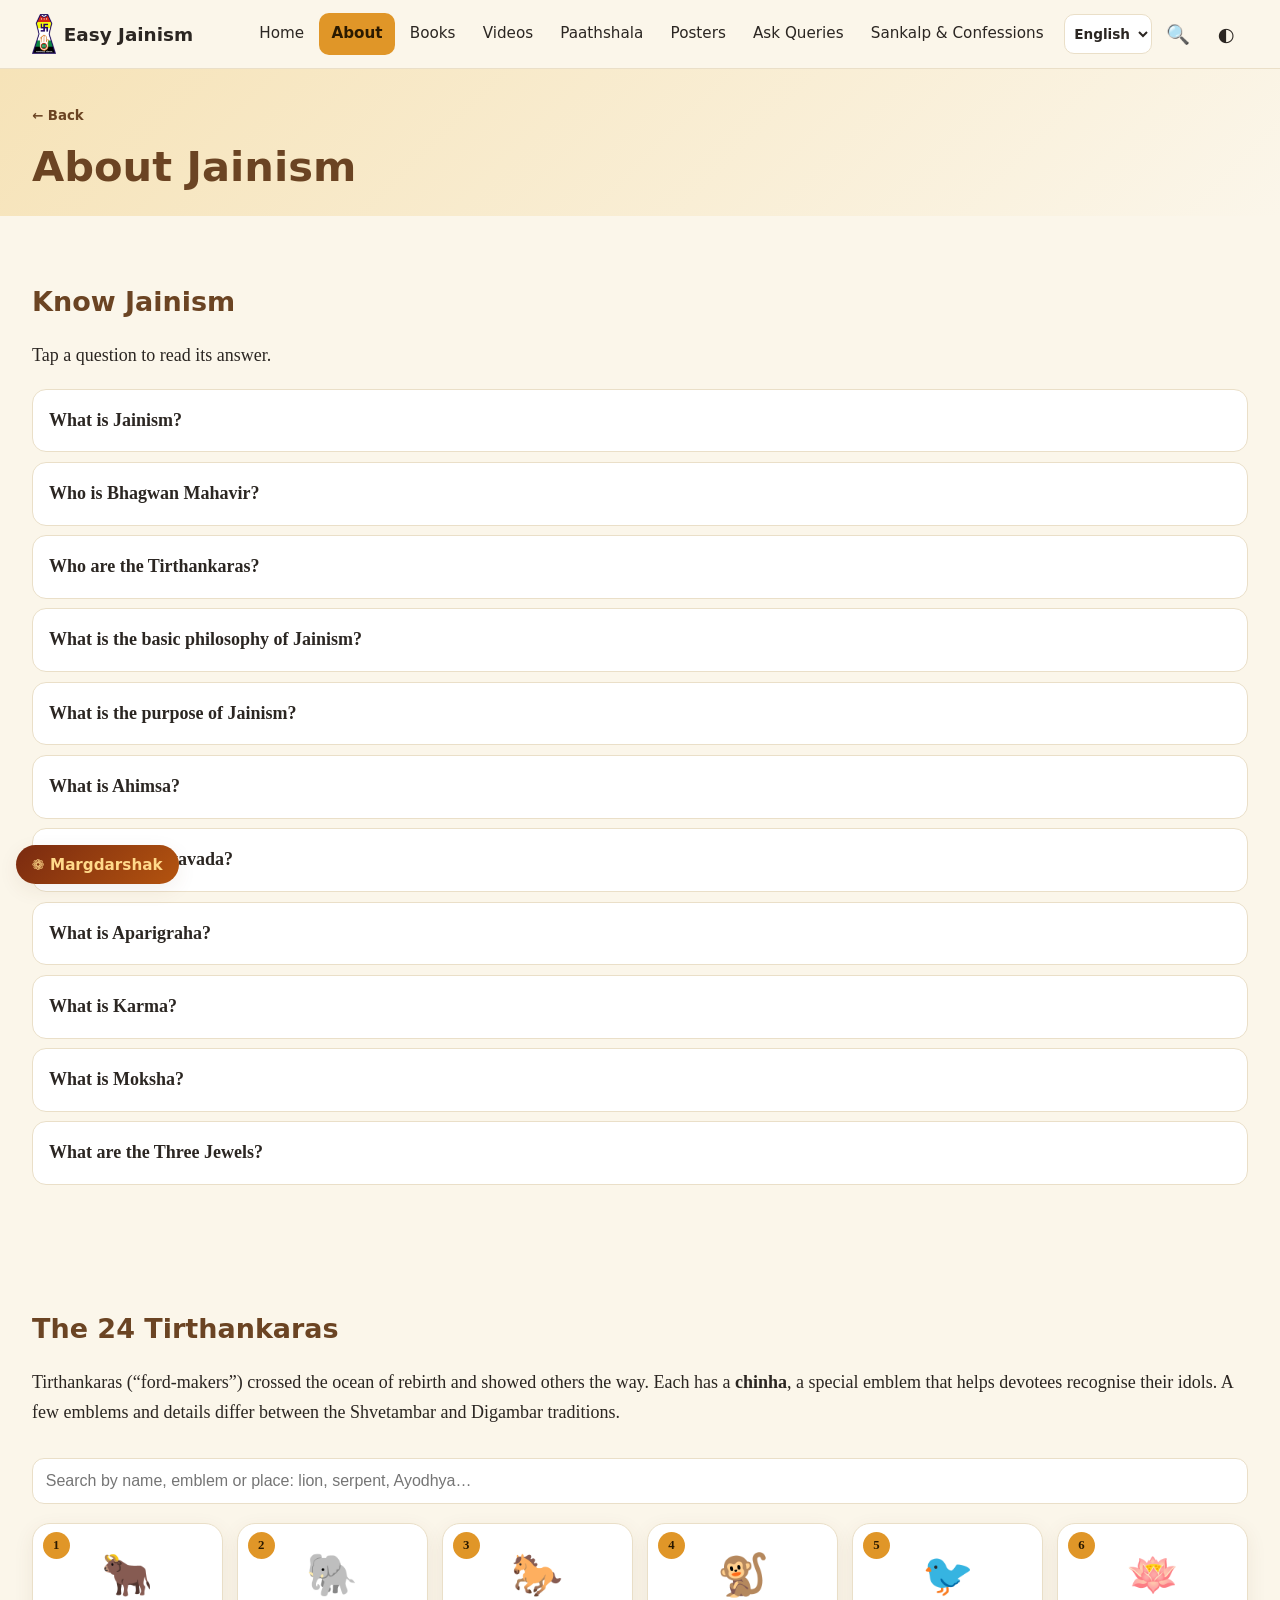
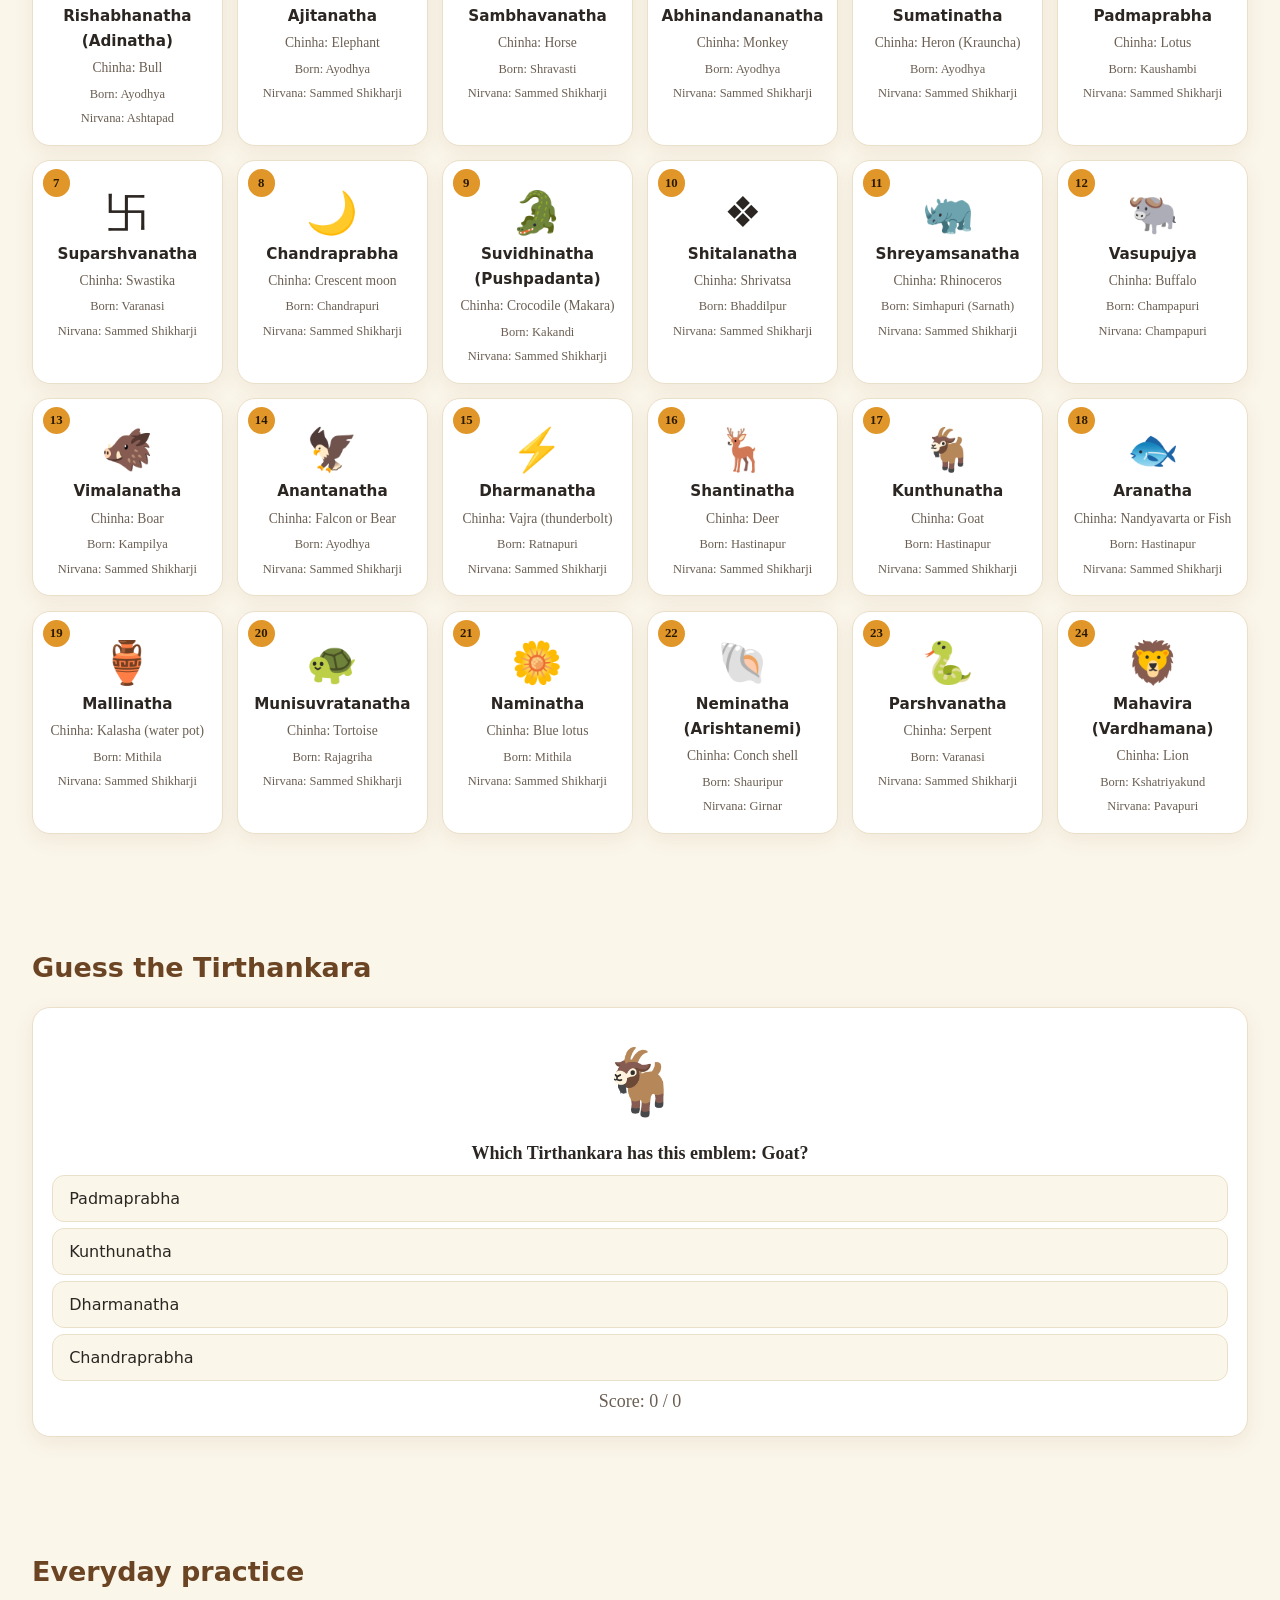
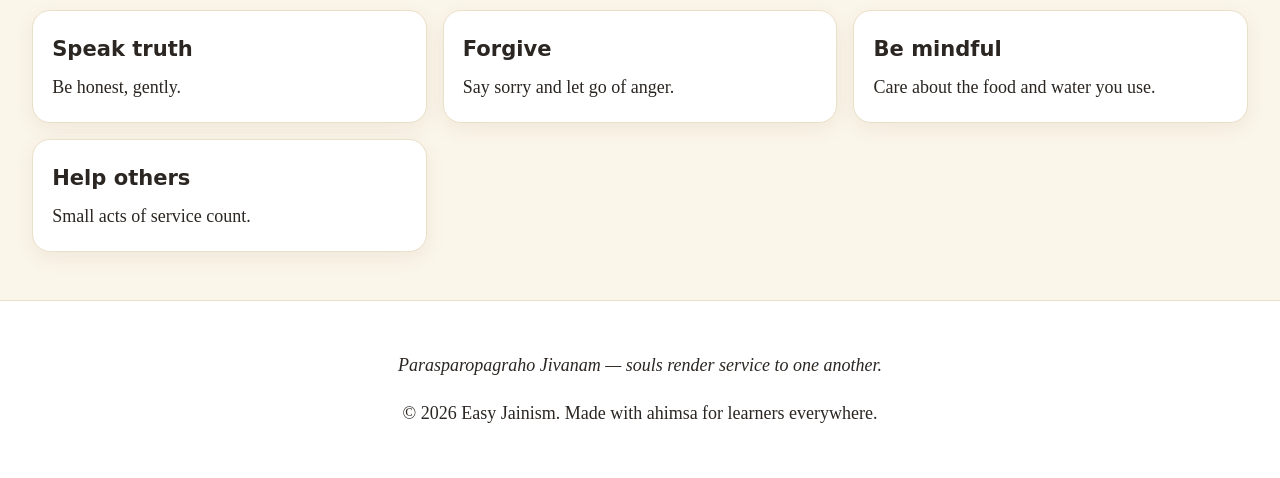
==== about.html @ 19b1f616 "Add files via upload" ====
<!DOCTYPE html>
<html lang="en"><head><meta charset="utf-8"><meta name="viewport" content="width=device-width,initial-scale=1">
<title>About Jainism | Easy Jainism</title><meta name="description" content="Learn what Jainism is, who Bhagwan Mahavir was, and the ideas of Ahimsa, Anekantavada, Aparigraha, Karma and Moksha in simple words.">
<meta name="keywords" content="Jainism, Jain philosophy, Ahimsa, Mahavir, Anekantavada, Jain paathshala">
<meta property="og:title" content="About Jainism | Easy Jainism"><meta property="og:description" content="Learn what Jainism is, who Bhagwan Mahavir was, and the ideas of Ahimsa, Anekantavada, Aparigraha, Karma and Moksha in simple words."><meta property="og:type" content="website">
<meta property="og:image" content="./hero.jpg"><link rel="icon" href="./favicon.ico"><link rel="icon" type="image/png" href="./favicon.png">
<link rel="stylesheet" href="./style.css"><script>document.documentElement.className="js";try{if(localStorage.theme==="dark")document.documentElement.dataset.theme="dark"}catch(e){}</script></head>
<body data-page="about"><a class="skip" href="#main">Skip to content</a>
<header class="top"><div class="wrap bar"><a class="brand" href="./home.html"><img class="logo" src="./logo.png" alt="" width="24" height="40"><span translate="no">Easy Jainism</span></a>
<nav id="nav" aria-label="Main"><a href="./home.html" data-p="home">Home</a><a href="./about.html" data-p="about">About</a><a href="./books.html" data-p="books">Books</a><a href="./videos.html" data-p="videos">Videos</a><a href="./paathshala.html" data-p="paathshala">Paathshala</a><a href="./poster.html" data-p="poster">Posters</a><a href="./ask-queries.html" data-p="ask-queries">Ask Queries</a><a href="./sankalp-confessions.html" data-p="sankalp-confessions">Sankalp & Confessions</a></nav>
<div class="tools"><select id="lang" translate="no" aria-label="Language"><option value="en">English</option><option value="hi">हिन्दी</option><option value="gu">ગુજરાતી</option><option value="kn">ಕನ್ನಡ</option><option value="ta">தமிழ்</option><option value="mr">मराठी</option></select><button id="searchBtn" aria-label="Search" aria-expanded="false">&#128269;</button><button id="theme" aria-label="Toggle dark mode">&#9680;</button><button id="burger" aria-label="Open menu" aria-expanded="false" aria-controls="nav">&#9776;</button></div></div>
<div id="searchBox" class="wrap" hidden><label class="sr" for="q">Search the site</label><input id="q" type="search" placeholder="Search: ahimsa, karma, quiz…" autocomplete="off"><ul id="results"></ul></div></header>
<div id="scrim" hidden></div>
<main id="main"><section class="pagehead"><div class="wrap"><button class="back" type="button" data-back>&larr; Back</button><h1>About Jainism</h1></div></section><section class="wrap sec"><h2>Know Jainism</h2><p>Tap a question to read its answer.</p><div class="faq" id="what"><button aria-expanded="false">What is Jainism?</button><div hidden><p>Jainism is one of the oldest living religions. It is a path to a peaceful life and, in the end, to freedom of the soul. It teaches non-violence, truth and self-control.</p></div></div><div class="faq" id="mahavir"><button aria-expanded="false">Who is Bhagwan Mahavir?</button><div hidden><p>Mahavir was the 24th Tirthankara, born around 599 BCE in Bihar. He left his royal life, practised deep meditation for twelve years and then taught how to live without harm.</p></div></div><div class="faq" id="tirthankar"><button aria-expanded="false">Who are the Tirthankaras?</button><div hidden><p>Tirthankaras are great teachers who reached liberation and showed others the path. Jains honour 24 of them in this era, from Rishabhanatha to Mahavira. See all of them, with their emblems (chinha), in the <a href="#tirthankars">cards below</a>.</p></div></div><div class="faq" id="philosophy"><button aria-expanded="false">What is the basic philosophy of Jainism?</button><div hidden><p>Every soul is equal and can become free. Our own actions, not a creator, shape our future.</p></div></div><div class="faq" id="purpose"><button aria-expanded="false">What is the purpose of Jainism?</button><div hidden><p>To end suffering by purifying the soul, and to live so that no being is hurt by us.</p></div></div><div class="faq" id="ahimsa"><button aria-expanded="false">What is Ahimsa?</button><div hidden><p>Non-violence is the first rule. Avoid unnecessary harm, control anger, and respect every living being.</p></div></div><div class="faq" id="anekant"><button aria-expanded="false">What is Anekantavada?</button><div hidden><p>Truth has many sides. Listen to other views before you judge, and you will learn to respect people who think differently.</p></div></div><div class="faq" id="aparigraha"><button aria-expanded="false">What is Aparigraha?</button><div hidden><p>Reduce possessions and wants. Share with others and help those in need.</p></div></div><div class="faq" id="karma"><button aria-expanded="false">What is Karma?</button><div hidden><p>Every action leaves a mark on the soul. Good, kind actions lighten it; anger and greed make it heavy.</p></div></div><div class="faq" id="moksha"><button aria-expanded="false">What is Moksha?</button><div hidden><p>Liberation: the soul becomes free of all karma and rests in pure knowledge and bliss.</p></div></div><div class="faq" id="jewels"><button aria-expanded="false">What are the Three Jewels?</button><div hidden><p>Samyak Darshan (right faith), Samyak Gyan (right knowledge) and Samyak Charitra (right conduct). Together they form the path to liberation.</p></div></div></section><section class="wrap sec" id="tirthankars"><h2>The 24 Tirthankaras</h2>
<p>Tirthankaras (&ldquo;ford-makers&rdquo;) crossed the ocean of rebirth and showed others the way. Each has a <b>chinha</b>, a special emblem that helps devotees recognise their idols. A few emblems and details differ between the Shvetambar and Digambar traditions.</p>
<label class="sr" for="tfilter">Search Tirthankaras</label><input id="tfilter" class="tfilter" type="search" placeholder="Search by name, emblem or place: lion, serpent, Ayodhya…" autocomplete="off">
<div id="tgrid" class="tgrid"></div><p id="tnone" class="small" hidden>No match. Try another word.</p></section>
<section class="wrap sec"><h2>Guess the Tirthankara</h2><div id="game" class="card game"></div></section>
<section class="wrap sec"><h2>Everyday practice</h2><div class="grid"><article class="card"><h3>Speak truth</h3><p>Be honest, gently.</p></article><article class="card"><h3>Forgive</h3><p>Say sorry and let go of anger.</p></article><article class="card"><h3>Be mindful</h3><p>Care about the food and water you use.</p></article><article class="card"><h3>Help others</h3><p>Small acts of service count.</p></article></div></section></main><footer><div class="wrap"><p class="q">Parasparopagraho Jivanam &mdash; souls render service to one another.</p>
<p>&copy; 2026 Easy Jainism. Made with ahimsa for learners everywhere.</p></div></footer>
<button id="top" aria-label="Scroll to top" hidden>&#8593;</button><script src="./config.js"></script><script src="./script.js"></script></body></html>
---- style.css ----
*{box-sizing:border-box}:root{--bg:#fbf6ea;--card:#fff;--ink:#2b2622;--mute:#6b5f53;--saf:#e09628;--gold:#b8860b;--green:#7a9a6a;--brown:#6b4423;--line:#eadfc8;--sh:0 6px 20px rgba(107,68,35,.08)}
[data-theme=dark]{--bg:#1c1915;--card:#27231d;--ink:#f1e9da;--mute:#b5a893;--line:#3a342a;--sh:0 6px 20px rgba(0,0,0,.4)}
html{scroll-behavior:smooth;scroll-padding-top:70px}body{margin:0;font:17px/1.65 Georgia,"Times New Roman",serif;background:var(--bg);color:var(--ink);overflow-x:hidden}
img{max-width:100%;height:auto}h1,h2,h3,nav,.btn,button,label{font-family:system-ui,-apple-system,"Segoe UI",Roboto,sans-serif}h1,h2{line-height:1.2;color:var(--brown)}[data-theme=dark] h1,[data-theme=dark] h2{color:#f0c27a}
a{color:var(--brown)}:focus-visible{outline:3px solid var(--saf);outline-offset:2px}.wrap{width:min(1100px,100% - 2rem);margin-inline:auto}.sr,.skip:not(:focus){position:absolute;left:-999px}
.top{position:sticky;top:0;z-index:30;background:var(--bg);border-bottom:1px solid var(--line)}.bar{display:flex;align-items:center;justify-content:space-between;gap:.5rem;min-height:60px}
.brand{display:flex;align-items:center;gap:.5rem;font:700 1.15rem system-ui;text-decoration:none;color:var(--ink)}.tools{display:flex;gap:.25rem}
.tools button{min-width:44px;min-height:44px;border:0;background:none;font-size:1.2rem;cursor:pointer;color:var(--ink);border-radius:50%}#burger{display:inline-block}
nav{position:fixed;inset:0 0 0 auto;width:min(290px,82vw);background:var(--card);padding:5rem 1rem 1rem;display:flex;flex-direction:column;transform:translateX(100%);transition:transform .25s;z-index:40;box-shadow:var(--sh);visibility:hidden}
nav.open{transform:none;visibility:visible}nav{height:100vh;height:100dvh;overflow-y:auto}nav a{opacity:0;transform:translateX(14px);transition:opacity .3s,transform .3s,background .2s}nav.open a{opacity:1;transform:none}nav.open a:nth-child(2){transition-delay:.04s}nav.open a:nth-child(3){transition-delay:.08s}nav.open a:nth-child(4){transition-delay:.12s}nav.open a:nth-child(5){transition-delay:.16s}nav.open a:nth-child(6){transition-delay:.2s}nav.open a:nth-child(7){transition-delay:.24s}nav.open a:nth-child(8){transition-delay:.28s}nav a:active{transform:scale(.97)}nav a{padding:.8rem 1rem;border-radius:10px;text-decoration:none;color:var(--ink);font-size:1rem}nav a.active{background:var(--saf);color:#2b1a00;font-weight:600}
#scrim{position:fixed;inset:0;background:rgba(0,0,0,.45);z-index:25;animation:fade .25s}#searchBox{padding:.5rem 0 1rem}#q{width:100%;padding:.8rem;border:1px solid var(--line);border-radius:12px;font-size:1rem;background:var(--card);color:var(--ink)}
#results{list-style:none;margin:.5rem 0 0;padding:0}#results a{display:block;padding:.6rem .8rem;border-radius:8px}
.hero{background:linear-gradient(rgba(28,25,21,.62),rgba(28,25,21,.72)),var(--img) center 20%/cover;color:#fff;padding:5rem 0 4rem}.hero h1{color:#fff;font-size:clamp(2rem,7vw,3.6rem);margin:0 0 .5rem}.lead{max-width:34rem;font-size:1.15rem}
.btn{display:inline-block;min-height:44px;padding:.7rem 1.3rem;border-radius:999px;background:var(--saf);color:#2b1a00;border:2px solid var(--saf);font-weight:600;text-decoration:none;cursor:pointer;font-size:1rem;margin:.2rem 0}.btn.ghost{background:transparent;color:inherit;border-color:currentColor}
.sec{padding:2.2rem 0}.grid{display:grid;gap:1rem;grid-template-columns:1fr}.card{background:var(--card);border:1px solid var(--line);border-radius:18px;padding:1.2rem;box-shadow:var(--sh)}.card h3{margin:.1rem 0 .4rem}.card p{margin:0}
.tile{text-decoration:none;color:inherit;transition:transform .2s}.tile:hover{transform:translateY(-3px)}.rm,.faq button{font:inherit;cursor:pointer}.rm{background:none;border:0;color:var(--gold);font-weight:600;min-height:44px;padding:0}
.feat{display:grid;gap:1.2rem;align-items:center}.feat img{border-radius:18px;width:100%;max-height:420px;object-fit:cover;object-position:top}
.quote{background:var(--green);color:#10200a;padding:2.5rem 0;text-align:center}blockquote{margin:0 0 1rem;font-size:1.5rem;font-style:italic}.small{font-size:.9rem;color:var(--mute);min-height:1.4em}.quote .small{color:#10200a}
.pagehead{background:linear-gradient(135deg,#f6e3b8,#fbf6ea);padding:1.5rem 0}[data-theme=dark] .pagehead{background:#2a241a}.pagehead h1{margin:.3rem 0 0;font-size:clamp(1.8rem,6vw,2.6rem)}.back{background:none;border:0;color:var(--brown);cursor:pointer;min-height:44px;padding:0;font-weight:600}[data-theme=dark] .back{color:#f0c27a}
.faq{border:1px solid var(--line);border-radius:14px;margin-bottom:.6rem;background:var(--card)}.faq button{width:100%;text-align:left;padding:1rem;background:none;border:0;color:var(--ink);font-weight:600;min-height:48px}.faq div{padding:0 1rem 1rem}
textarea{width:100%;padding:.7rem;border:1px solid var(--line);border-radius:12px;font:inherit;background:var(--bg);color:var(--ink);margin:.4rem 0 .8rem;display:block}.poster{margin:0;padding:2rem 1.2rem;border-radius:18px;background:linear-gradient(160deg,#f6d58e,#e8b25a);color:#2b1a00;text-align:center;min-height:200px;display:flex;align-items:center;justify-content:center}.poster blockquote{margin:0;font-size:1.4rem}
.opt{display:block;width:100%;text-align:left;margin:.4rem 0;padding:.8rem 1rem;border:1px solid var(--line);border-radius:12px;background:var(--bg);color:var(--ink);cursor:pointer;min-height:44px;font-size:1rem}.opt.ok{background:#cfe6c2;color:#10200a}.opt.no{background:#f4c9c0;color:#3a0d05}
footer{background:var(--card);border-top:1px solid var(--line);padding:2rem 0;text-align:center}.q,.quote2{font-style:italic}#top{position:fixed;right:1rem;bottom:1rem;width:48px;height:48px;border-radius:50%;border:0;background:var(--saf);color:#2b1a00;font-size:1.3rem;cursor:pointer;box-shadow:var(--sh);z-index:20}
@media(min-width:768px){.grid{grid-template-columns:repeat(2,1fr)}.feat{grid-template-columns:1fr 1fr}}
@media(min-width:1024px){#burger{display:none}nav{position:static;flex-direction:row;transform:none;visibility:visible;width:auto;padding:0;box-shadow:none;background:none}nav a{padding:.5rem .7rem;font-size:.92rem}.grid{grid-template-columns:repeat(3,1fr)}#scrim{display:none}}
@keyframes fade{from{opacity:0}}@keyframes float{50%{transform:translateY(-8px)}}@keyframes rip{to{transform:scale(3);opacity:0}}
.herogrid{display:grid;gap:1.5rem;align-items:center}.gif{width:100%;max-width:460px;margin-inline:auto;border-radius:22px;border:3px solid rgba(255,255,255,.35);box-shadow:0 12px 34px rgba(0,0,0,.4);animation:float 6s ease-in-out infinite}
.btn,.card,.opt,.rm,.faq button,.tools button{position:relative;overflow:hidden;transition:transform .15s,box-shadow .2s,background .2s;-webkit-tap-highlight-color:transparent}.btn:active,.opt:active,.tools button:active{transform:scale(.95)}.tile:active{transform:scale(.97)}.btn:hover{box-shadow:0 6px 16px rgba(224,150,40,.4)}
.rip{position:absolute;border-radius:50%;background:rgba(255,255,255,.55);width:60px;height:60px;margin:-30px 0 0 -30px;transform:scale(0);animation:rip .6s ease-out;pointer-events:none}
.js .rv{opacity:0;transform:translateY(20px);transition:opacity .6s,transform .6s}.js .rv.in{opacity:1;transform:none}.faq div:not([hidden]){animation:fade .3s}.more:not([hidden]){animation:fade .4s}
@media(min-width:768px){.herogrid{grid-template-columns:1.1fr .9fr}}
img,svg{max-width:100%}.card,.poster,.feat{min-width:0}h1,h2,h3,p{overflow-wrap:anywhere}@media(max-width:380px){body{font-size:16px}.btn{width:100%;text-align:center}.hero{padding:3.5rem 0 3rem}}
@media(prefers-reduced-motion:reduce){*{transition:none!important;scroll-behavior:auto!important}}@media(min-width:1024px){
.wrap{width:min(1240px,100% - 4rem)}
.bar{min-height:68px;flex-wrap:nowrap}.brand{white-space:nowrap}
nav{height:auto;overflow:visible;gap:.1rem;margin-left:auto}
nav a,nav.open a{opacity:1;transform:none;transition:background .2s;white-space:nowrap;padding:.5rem .55rem;font-size:.86rem}
nav a:hover{background:rgba(224,150,40,.2)}
.hero{padding:6rem 0 5rem}.sec{padding:3rem 0}
}
@media(min-width:1280px){nav a,nav.open a{font-size:.95rem;padding:.5rem .8rem}body{font-size:18px}}
@media(min-width:1600px){.wrap{width:min(1360px,100% - 6rem)}}
.tools select{min-height:40px;border:1px solid var(--line);border-radius:10px;background:var(--card);color:var(--ink);font:600 .85rem system-ui,sans-serif;padding:0 .3rem;max-width:96px;cursor:pointer;align-self:center}
.vid{width:100%;aspect-ratio:16/9;border:0;border-radius:12px;margin-bottom:.6rem}.pimg{width:100%;height:auto;border-radius:12px;margin-bottom:.6rem;display:block}
@media(max-width:374px){.brand span{display:none}}
.logo{height:40px;width:auto;display:block}.cover{max-height:340px;object-fit:contain;background:rgba(0,0,0,.05)}
.thumb{display:block;margin-bottom:.6rem}.thumb .pimg{margin:0}#status:empty{display:none}

.grid.two{grid-template-columns:1fr}@media(min-width:768px){.grid.two{grid-template-columns:repeat(2,1fr)}}
.card .btn{margin-top:.8rem}.center{text-align:center}
.formwrap{width:min(1100px,100% - 1rem);margin:1rem auto 2rem}.gform{display:block;width:100%;height:calc(100vh - 150px);min-height:760px;border:0;border-radius:14px;background:#fff;box-shadow:var(--sh)}
.zoom{display:block;width:100%;padding:0;border:0;background:none;cursor:zoom-in;border-radius:12px;overflow:hidden}.zoom img{transition:transform .3s}.zoom:hover img{transform:scale(1.03)}
.modal{position:fixed;inset:0;z-index:100;background:rgba(0,0,0,.88);display:flex;flex-direction:column;align-items:center;justify-content:center;padding:1rem;animation:fade .2s}.modal[hidden]{display:none}
.modal img{max-width:100%;max-height:80vh;width:auto;height:auto;border-radius:12px;box-shadow:0 10px 40px rgba(0,0,0,.5);animation:pop .25s}.modal .cap{color:#fff;margin:.8rem 0 0;text-align:center;font-family:system-ui,sans-serif}
.modal .close{position:absolute;top:max(.8rem,env(safe-area-inset-top));right:.8rem;width:48px;height:48px;border-radius:50%;border:0;background:#fff;color:#2b1a00;font-size:1.8rem;line-height:1;cursor:pointer;transition:transform .15s}.modal .close:hover{transform:rotate(90deg)}
@keyframes pop{from{opacity:0;transform:scale(.92)}}
.gt-hold{position:absolute;left:-9999px;top:0;width:1px;height:1px;overflow:hidden}
.goog-te-banner-frame,iframe.skiptranslate,.skiptranslate>iframe{display:none!important}body{top:0!important}#goog-gt-tt,.goog-tooltip{display:none!important}.goog-text-highlight{background:none!important;box-shadow:none!important}

/* ---- compact mantra band + Navkar bar ---- */
.hero{padding:2.2rem 0 2rem}.gif{max-width:min(380px,100%)}
.ticker{overflow:hidden;background:linear-gradient(90deg,#4a1210,#7a2a10,#4a1210);border-block:2px solid #d9a441;padding:.3rem 0}
.ticker .track{display:flex;width:max-content;animation:scroll 60s linear infinite}.ticker:hover .track{animation-play-state:paused}
.ticker .set{display:flex;align-items:center;flex:none}
.ticker .set span{color:#ffd98a;font-size:clamp(1rem,2.2vw,1.2rem);font-weight:600;white-space:nowrap;padding:0 .9rem;text-shadow:0 0 10px rgba(255,200,90,.4)}
.ticker .set i{color:#e09628;font-style:normal}
@keyframes scroll{to{transform:translateX(-50%)}}
@keyframes spin{to{transform:rotate(360deg)}}
/* ---- Margdarshak (guided tour) ---- */
.tour-btn{position:fixed;left:1rem;bottom:1rem;z-index:20;padding:.65rem 1rem;border:0;border-radius:999px;background:linear-gradient(135deg,#7a2a10,#b4540f);color:#ffd98a;font-weight:700;font-size:.95rem;cursor:pointer;box-shadow:var(--sh)}
.tour-nudge{position:fixed;left:1rem;bottom:4.6rem;z-index:20;max-width:230px;padding:.7rem .9rem;background:var(--card);color:var(--ink);border:1px solid var(--saf);border-radius:14px;font-size:.9rem;box-shadow:var(--sh);animation:fade .3s}
.tour{position:fixed;inset:0;z-index:300}
.tour-spot{position:fixed;border:2px solid #ffd98a;border-radius:12px;box-shadow:0 0 0 100vmax rgba(45,12,6,.78);transition:all .3s;pointer-events:none}
.tour-card{position:fixed;width:min(340px,calc(100vw - 24px));padding:1rem 1.1rem;background:var(--card);color:var(--ink);border:2px solid #d9a441;border-radius:16px;box-shadow:0 14px 40px rgba(0,0,0,.45);animation:pop .25s}
.tour-card .count{font-size:.8rem;color:var(--mute);margin:0}.tour-card h3{margin:.2rem 0 .4rem;color:#b4540f}[data-theme=dark] .tour-card h3{color:var(--saf)}.tour-card p{margin:0;line-height:1.55}
.tour-foot{display:flex;justify-content:space-between;align-items:center;gap:.5rem;margin-top:.9rem}.tour-foot span{display:flex;gap:.4rem}
.tour-card button{border:0;border-radius:999px;padding:.5rem 1rem;font-weight:600;cursor:pointer}.tour-next{background:var(--saf);color:#2b1a00}.tour-prev,.tour-skip{background:transparent;color:var(--mute);border:1px solid var(--line)!important}
@keyframes pop{from{opacity:0;transform:scale(.94)}}
@media(prefers-reduced-motion:reduce){.ticker .track,.verses .v,.navkar .flower{animation:none}.verses .v{opacity:1}.ticker{overflow-x:auto}}

/* ---- Navkar glowing card ---- */
.navkar{position:relative;overflow:hidden;text-align:center;color:#ffe9b8;padding:3.5rem 0;background:radial-gradient(circle at 50% 0,#a8470f 0,#6e2310 45%,#3d0f0c 100%)}
.navkar .wrap{position:relative;z-index:1}.navkar h2{color:#ffd98a;margin:.2rem 0;font-size:clamp(1.8rem,5vw,2.6rem);letter-spacing:.04em}
.navkar .sub{margin:0 0 1.6rem;opacity:.85}.navkar .flower{font-size:2rem;margin:0;color:#ffd98a;animation:spin 18s linear infinite;display:inline-block}
.halo{position:absolute;left:50%;top:50%;width:min(900px,160vw);aspect-ratio:1;translate:-50% -50%;border-radius:50%;opacity:.28;background:repeating-conic-gradient(from 0deg,#ffd98a 0 2deg,transparent 2deg 12deg);-webkit-mask-image:radial-gradient(circle,transparent 25%,#000 26%,transparent 70%);mask-image:radial-gradient(circle,transparent 25%,#000 26%,transparent 70%);animation:spin 90s linear infinite}
.verses .v{margin:.5rem 0;font-size:clamp(1.5rem,5vw,2.4rem);font-weight:700;color:#ffd98a;opacity:.55;animation:shine 10s ease-in-out infinite;animation-delay:calc(var(--i)*2s)}
.verses .end{margin:1.4rem auto 0;font-size:clamp(1rem,3vw,1.3rem);line-height:1.9;opacity:.9}
.navkar .roman{margin:1.4rem auto 0;font-size:.95rem;opacity:.75;max-width:760px;line-height:1.7}.navkar .meaning{margin:1rem auto 0;max-width:720px;line-height:1.7}
@keyframes shine{0%{opacity:.5;text-shadow:none;transform:scale(1)}6%,18%{opacity:1;text-shadow:0 0 18px #ffb84a,0 0 40px rgba(255,170,60,.6);transform:scale(1.05)}26%,100%{opacity:.55;text-shadow:none;transform:scale(1)}}
@media(prefers-reduced-motion:reduce){.halo{animation:none}.verses .v{opacity:1}}
/* ---- numbers band, Tirthankar cards, game ---- */
nav.open a:nth-child(9){transition-delay:.32s}
.stats{background:var(--card);border-block:1px solid var(--line)}.stats .wrap{display:grid;grid-template-columns:repeat(2,1fr);gap:1rem;padding:1.6rem 0;text-align:center}
@media(min-width:768px){.stats .wrap{grid-template-columns:repeat(4,1fr)}}
.stats b{display:block;font-size:clamp(2rem,6vw,3rem);color:var(--saf);line-height:1.1}.stats span{color:var(--mute)}
.tfilter{width:100%;padding:.8rem;border:1px solid var(--line);border-radius:12px;font-size:1rem;background:var(--card);color:var(--ink);margin:.8rem 0 1.2rem}
.tgrid{display:grid;gap:.9rem;grid-template-columns:repeat(auto-fill,minmax(150px,1fr))}
.tcard{position:relative;text-align:center;padding:1rem .6rem;background:var(--card);border:1px solid var(--line);border-radius:18px;box-shadow:var(--sh);transition:transform .2s}.tcard:hover{transform:translateY(-4px)}
.tcard .num{position:absolute;top:.5rem;left:.6rem;min-width:1.7rem;height:1.7rem;display:grid;place-items:center;border-radius:999px;background:var(--saf);color:#2b1a00;font-size:.8rem;font-weight:700}
.tcard .emb{font-size:2.6rem;margin:.7rem 0 .2rem;line-height:1.2}.tcard h3{font-size:1rem;margin:.2rem 0}.tcard p{font-size:.85rem;color:var(--mute);margin:0}
.game .big{font-size:4rem;text-align:center;margin:.2rem 0}.game .ask{text-align:center;font-weight:600}.game .score{color:var(--mute);text-align:center}.game .btn{display:block;margin:.8rem auto 0}
.tcard .emb img{width:100%;height:120px;object-fit:contain;border-radius:12px}.tcard .small{font-size:.78rem;margin-top:.25rem}
.tgrid{grid-template-columns:repeat(auto-fill,minmax(170px,1fr))}.tcard h3{font-size:.95rem;overflow-wrap:break-word;word-break:normal}
@media(max-width:420px){.tgrid{grid-template-columns:repeat(2,1fr);gap:.6rem}.tcard h3{font-size:.85rem}.tcard{padding:1rem .4rem}}
.play{position:relative;display:block;width:100%;aspect-ratio:16/9;padding:0;border:0;border-radius:12px;overflow:hidden;background:#1a0d08;cursor:pointer}
.play img{width:100%;height:100%;object-fit:cover;display:block}
.play .tri{position:absolute;inset:0;margin:auto;width:64px;height:64px;border-radius:50%;display:grid;place-items:center;background:rgba(224,150,40,.95);color:#2b1a00;font-size:1.5rem;padding-left:4px;box-shadow:0 6px 18px rgba(0,0,0,.4);transition:transform .2s}.play:hover .tri{transform:scale(1.1)}
.play{margin-bottom:.6rem}

.scan{text-align:center}.scan .lead{max-width:640px;margin:0 auto 1.4rem;color:var(--mute)}
.qrgrid{display:grid;gap:1.1rem;grid-template-columns:repeat(2,1fr)}@media(min-width:768px){.qrgrid{grid-template-columns:repeat(3,1fr)}}
.qrcard{margin:0;padding:.9rem;border-radius:20px;background:linear-gradient(160deg,#fff,#fff3d6);border:2px solid #e0b25a;box-shadow:var(--sh);transition:transform .25s,box-shadow .25s}
.qrcard:hover{transform:translateY(-6px) rotate(-.6deg);box-shadow:0 14px 30px rgba(180,84,15,.3)}
.qr{position:relative;display:block;width:100%;padding:.4rem;border:0;border-radius:14px;background:#fff;cursor:zoom-in;overflow:hidden}.qr img{display:block;width:100%;height:auto}
.qr::after{content:"";position:absolute;left:6%;right:6%;top:6%;height:3px;border-radius:3px;background:linear-gradient(90deg,transparent,#e09628,transparent);box-shadow:0 0 12px #e09628;animation:scanline 3s ease-in-out infinite}
@keyframes scanline{0%,100%{top:6%}50%{top:92%}}
.qrcard figcaption{margin:.7rem 0 .2rem;font-weight:700;color:#2b1a00}.qrcard .btn{margin-top:.5rem}
@media(prefers-reduced-motion:reduce){.qr::after{animation:none;display:none}}
.poster-hero{display:block;width:100%;height:auto;border-radius:16px;box-shadow:var(--sh);cursor:zoom-in}
#askForm input,#askForm textarea{width:100%;margin:.3rem 0 .9rem;padding:.7rem;border:1px solid var(--line);border-radius:10px;font:inherit;background:var(--card);color:var(--ink)}#askForm .row{display:flex;flex-wrap:wrap;gap:.6rem}
[hidden]{display:none!important}
.qrgrid{max-width:640px;margin-inline:auto;gap:.9rem}.qrcard{padding:.7rem}.qrcard .btn{padding:.45rem 1rem;font-size:.9rem}.qrcard figcaption{font-size:.95rem}
@media(max-width:420px){.qrgrid{gap:.6rem}.qrcard{padding:.5rem}.qrcard figcaption{font-size:.85rem}}
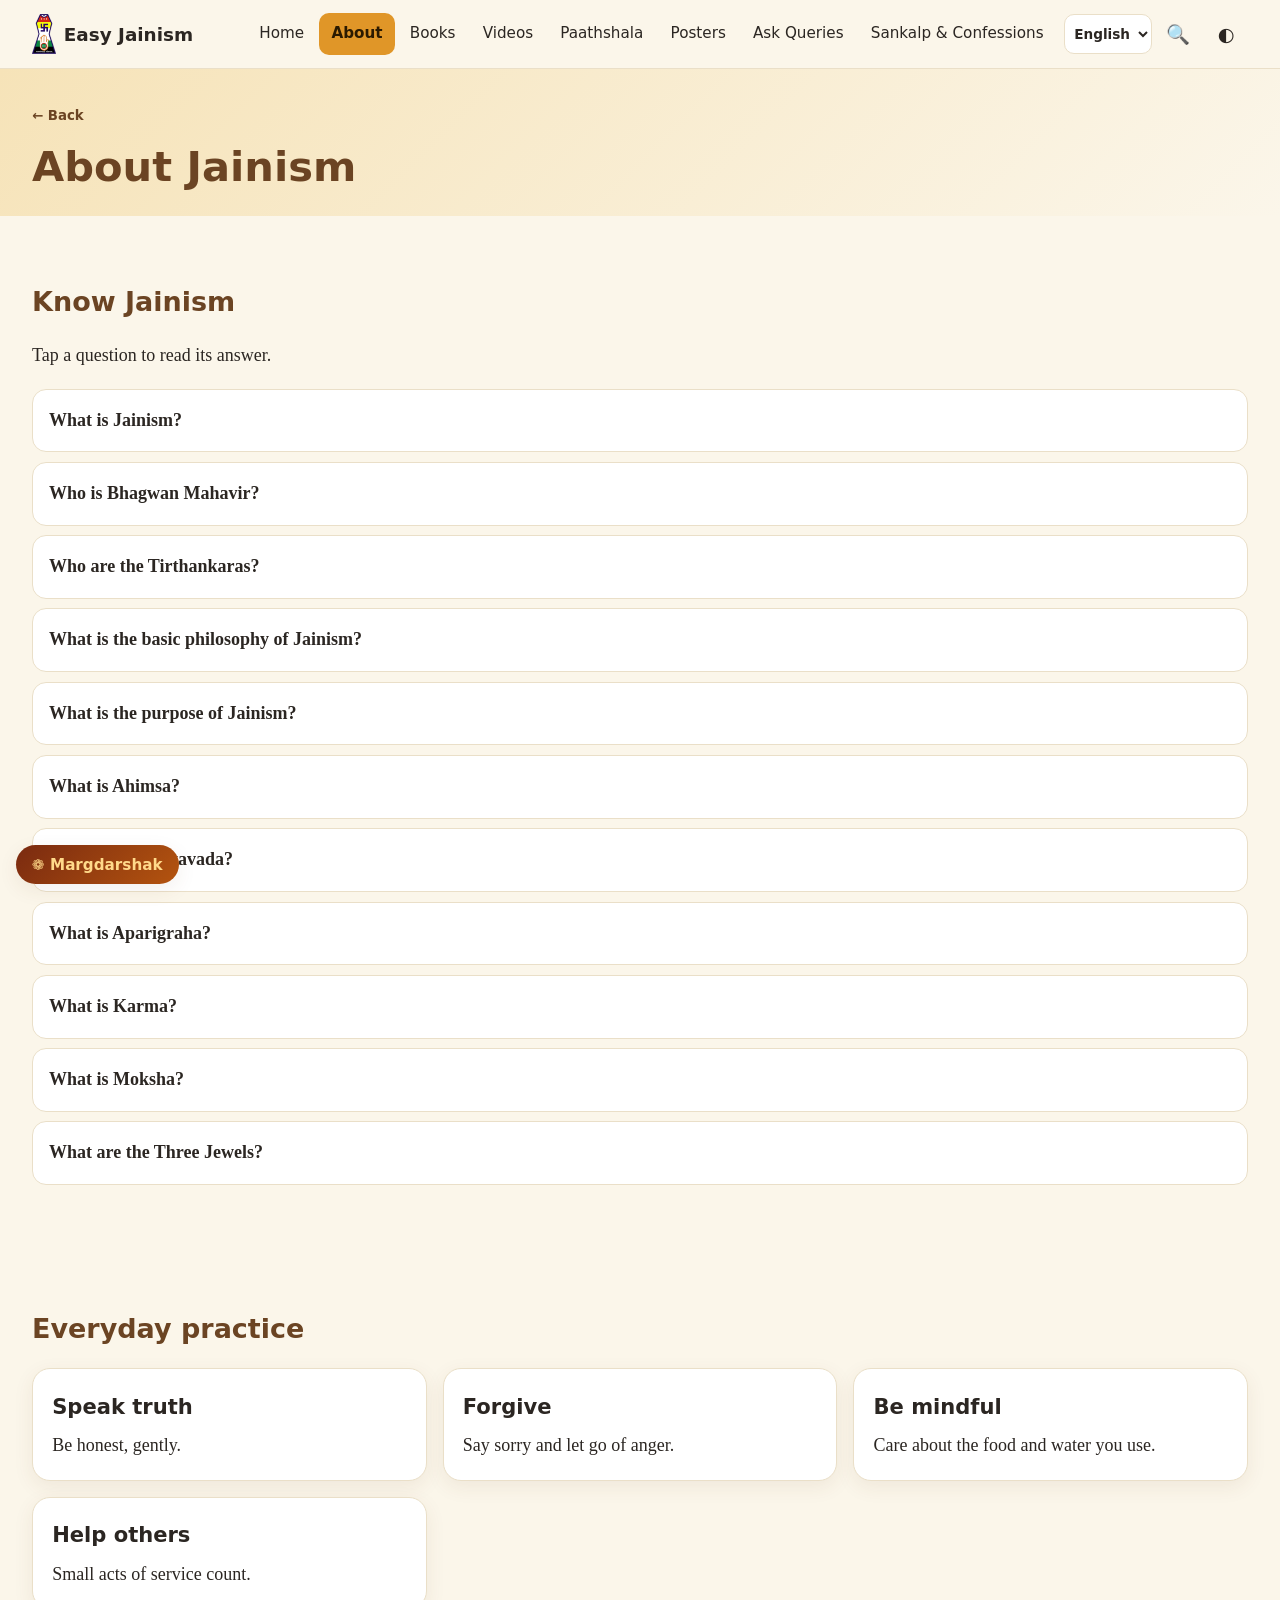
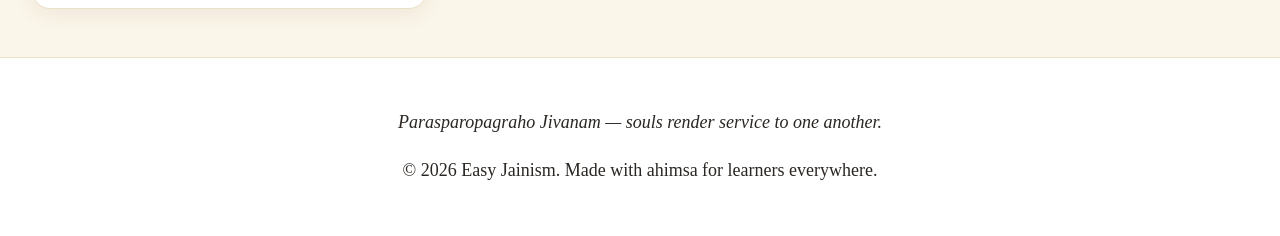
==== commit dbe2afc5: "Restore About Jainism page content structure Restored the main content structure and sections for th" ====
--- a/about.html
+++ b/about.html
@@ -11,11 +11,6 @@
 <div class="tools"><select id="lang" translate="no" aria-label="Language"><option value="en">English</option><option value="hi">हिन्दी</option><option value="gu">ગુજરાતી</option><option value="kn">ಕನ್ನಡ</option><option value="ta">தமிழ்</option><option value="mr">मराठी</option></select><button id="searchBtn" aria-label="Search" aria-expanded="false">&#128269;</button><button id="theme" aria-label="Toggle dark mode">&#9680;</button><button id="burger" aria-label="Open menu" aria-expanded="false" aria-controls="nav">&#9776;</button></div></div>
 <div id="searchBox" class="wrap" hidden><label class="sr" for="q">Search the site</label><input id="q" type="search" placeholder="Search: ahimsa, karma, quiz…" autocomplete="off"><ul id="results"></ul></div></header>
 <div id="scrim" hidden></div>
-<main id="main"><section class="pagehead"><div class="wrap"><button class="back" type="button" data-back>&larr; Back</button><h1>About Jainism</h1></div></section><section class="wrap sec"><h2>Know Jainism</h2><p>Tap a question to read its answer.</p><div class="faq" id="what"><button aria-expanded="false">What is Jainism?</button><div hidden><p>Jainism is one of the oldest living religions. It is a path to a peaceful life and, in the end, to freedom of the soul. It teaches non-violence, truth and self-control.</p></div></div><div class="faq" id="mahavir"><button aria-expanded="false">Who is Bhagwan Mahavir?</button><div hidden><p>Mahavir was the 24th Tirthankara, born around 599 BCE in Bihar. He left his royal life, practised deep meditation for twelve years and then taught how to live without harm.</p></div></div><div class="faq" id="tirthankar"><button aria-expanded="false">Who are the Tirthankaras?</button><div hidden><p>Tirthankaras are great teachers who reached liberation and showed others the path. Jains honour 24 of them in this era, from Rishabhanatha to Mahavira. See all of them, with their emblems (chinha), in the <a href="#tirthankars">cards below</a>.</p></div></div><div class="faq" id="philosophy"><button aria-expanded="false">What is the basic philosophy of Jainism?</button><div hidden><p>Every soul is equal and can become free. Our own actions, not a creator, shape our future.</p></div></div><div class="faq" id="purpose"><button aria-expanded="false">What is the purpose of Jainism?</button><div hidden><p>To end suffering by purifying the soul, and to live so that no being is hurt by us.</p></div></div><div class="faq" id="ahimsa"><button aria-expanded="false">What is Ahimsa?</button><div hidden><p>Non-violence is the first rule. Avoid unnecessary harm, control anger, and respect every living being.</p></div></div><div class="faq" id="anekant"><button aria-expanded="false">What is Anekantavada?</button><div hidden><p>Truth has many sides. Listen to other views before you judge, and you will learn to respect people who think differently.</p></div></div><div class="faq" id="aparigraha"><button aria-expanded="false">What is Aparigraha?</button><div hidden><p>Reduce possessions and wants. Share with others and help those in need.</p></div></div><div class="faq" id="karma"><button aria-expanded="false">What is Karma?</button><div hidden><p>Every action leaves a mark on the soul. Good, kind actions lighten it; anger and greed make it heavy.</p></div></div><div class="faq" id="moksha"><button aria-expanded="false">What is Moksha?</button><div hidden><p>Liberation: the soul becomes free of all karma and rests in pure knowledge and bliss.</p></div></div><div class="faq" id="jewels"><button aria-expanded="false">What are the Three Jewels?</button><div hidden><p>Samyak Darshan (right faith), Samyak Gyan (right knowledge) and Samyak Charitra (right conduct). Together they form the path to liberation.</p></div></div></section><section class="wrap sec" id="tirthankars"><h2>The 24 Tirthankaras</h2>
-<p>Tirthankaras (&ldquo;ford-makers&rdquo;) crossed the ocean of rebirth and showed others the way. Each has a <b>chinha</b>, a special emblem that helps devotees recognise their idols. A few emblems and details differ between the Shvetambar and Digambar traditions.</p>
-<label class="sr" for="tfilter">Search Tirthankaras</label><input id="tfilter" class="tfilter" type="search" placeholder="Search by name, emblem or place: lion, serpent, Ayodhya…" autocomplete="off">
-<div id="tgrid" class="tgrid"></div><p id="tnone" class="small" hidden>No match. Try another word.</p></section>
-<section class="wrap sec"><h2>Guess the Tirthankara</h2><div id="game" class="card game"></div></section>
-<section class="wrap sec"><h2>Everyday practice</h2><div class="grid"><article class="card"><h3>Speak truth</h3><p>Be honest, gently.</p></article><article class="card"><h3>Forgive</h3><p>Say sorry and let go of anger.</p></article><article class="card"><h3>Be mindful</h3><p>Care about the food and water you use.</p></article><article class="card"><h3>Help others</h3><p>Small acts of service count.</p></article></div></section></main><footer><div class="wrap"><p class="q">Parasparopagraho Jivanam &mdash; souls render service to one another.</p>
+<main id="main"><section class="pagehead"><div class="wrap"><button class="back" type="button" data-back>&larr; Back</button><h1>About Jainism</h1></div></section><section class="wrap sec"><h2>Know Jainism</h2><p>Tap a question to read its answer.</p><div class="faq" id="what"><button aria-expanded="false">What is Jainism?</button><div hidden><p>Jainism is one of the oldest living religions. It is a path to a peaceful life and, in the end, to freedom of the soul. It teaches non-violence, truth and self-control.</p></div></div><div class="faq" id="mahavir"><button aria-expanded="false">Who is Bhagwan Mahavir?</button><div hidden><p>Mahavir was the 24th Tirthankara, born around 599 BCE in Bihar. He left his royal life, practised deep meditation for twelve years and then taught how to live without harm.</p></div></div><div class="faq" id="tirthankar"><button aria-expanded="false">Who are the Tirthankaras?</button><div hidden><p>Tirthankaras are great teachers who reached liberation and showed others the path. Jains honour 24 of them in this era, from Rishabhanatha to Mahavira.</p></div></div><div class="faq" id="philosophy"><button aria-expanded="false">What is the basic philosophy of Jainism?</button><div hidden><p>Every soul is equal and can become free. Our own actions, not a creator, shape our future.</p></div></div><div class="faq" id="purpose"><button aria-expanded="false">What is the purpose of Jainism?</button><div hidden><p>To end suffering by purifying the soul, and to live so that no being is hurt by us.</p></div></div><div class="faq" id="ahimsa"><button aria-expanded="false">What is Ahimsa?</button><div hidden><p>Non-violence is the first rule. Avoid unnecessary harm, control anger, and respect every living being.</p></div></div><div class="faq" id="anekant"><button aria-expanded="false">What is Anekantavada?</button><div hidden><p>Truth has many sides. Listen to other views before you judge, and you will learn to respect people who think differently.</p></div></div><div class="faq" id="aparigraha"><button aria-expanded="false">What is Aparigraha?</button><div hidden><p>Reduce possessions and wants. Share with others and help those in need.</p></div></div><div class="faq" id="karma"><button aria-expanded="false">What is Karma?</button><div hidden><p>Every action leaves a mark on the soul. Good, kind actions lighten it; anger and greed make it heavy.</p></div></div><div class="faq" id="moksha"><button aria-expanded="false">What is Moksha?</button><div hidden><p>Liberation: the soul becomes free of all karma and rests in pure knowledge and bliss.</p></div></div><div class="faq" id="jewels"><button aria-expanded="false">What are the Three Jewels?</button><div hidden><p>Samyak Darshan (right faith), Samyak Gyan (right knowledge) and Samyak Charitra (right conduct). Together they form the path to liberation.</p></div></div></section><section class="wrap sec"><h2>Everyday practice</h2><div class="grid"><article class="card"><h3>Speak truth</h3><p>Be honest, gently.</p></article><article class="card"><h3>Forgive</h3><p>Say sorry and let go of anger.</p></article><article class="card"><h3>Be mindful</h3><p>Care about the food and water you use.</p></article><article class="card"><h3>Help others</h3><p>Small acts of service count.</p></article></div></section></main><footer><div class="wrap"><p class="q">Parasparopagraho Jivanam &mdash; souls render service to one another.</p>
 <p>&copy; 2026 Easy Jainism. Made with ahimsa for learners everywhere.</p></div></footer>
-<button id="top" aria-label="Scroll to top" hidden>&#8593;</button><script src="./config.js"></script><script src="./script.js"></script></body></html>+<button id="top" aria-label="Scroll to top" hidden>&#8593;</button><script src="./config.js"></script><script src="./script.js"></script></body></html>
